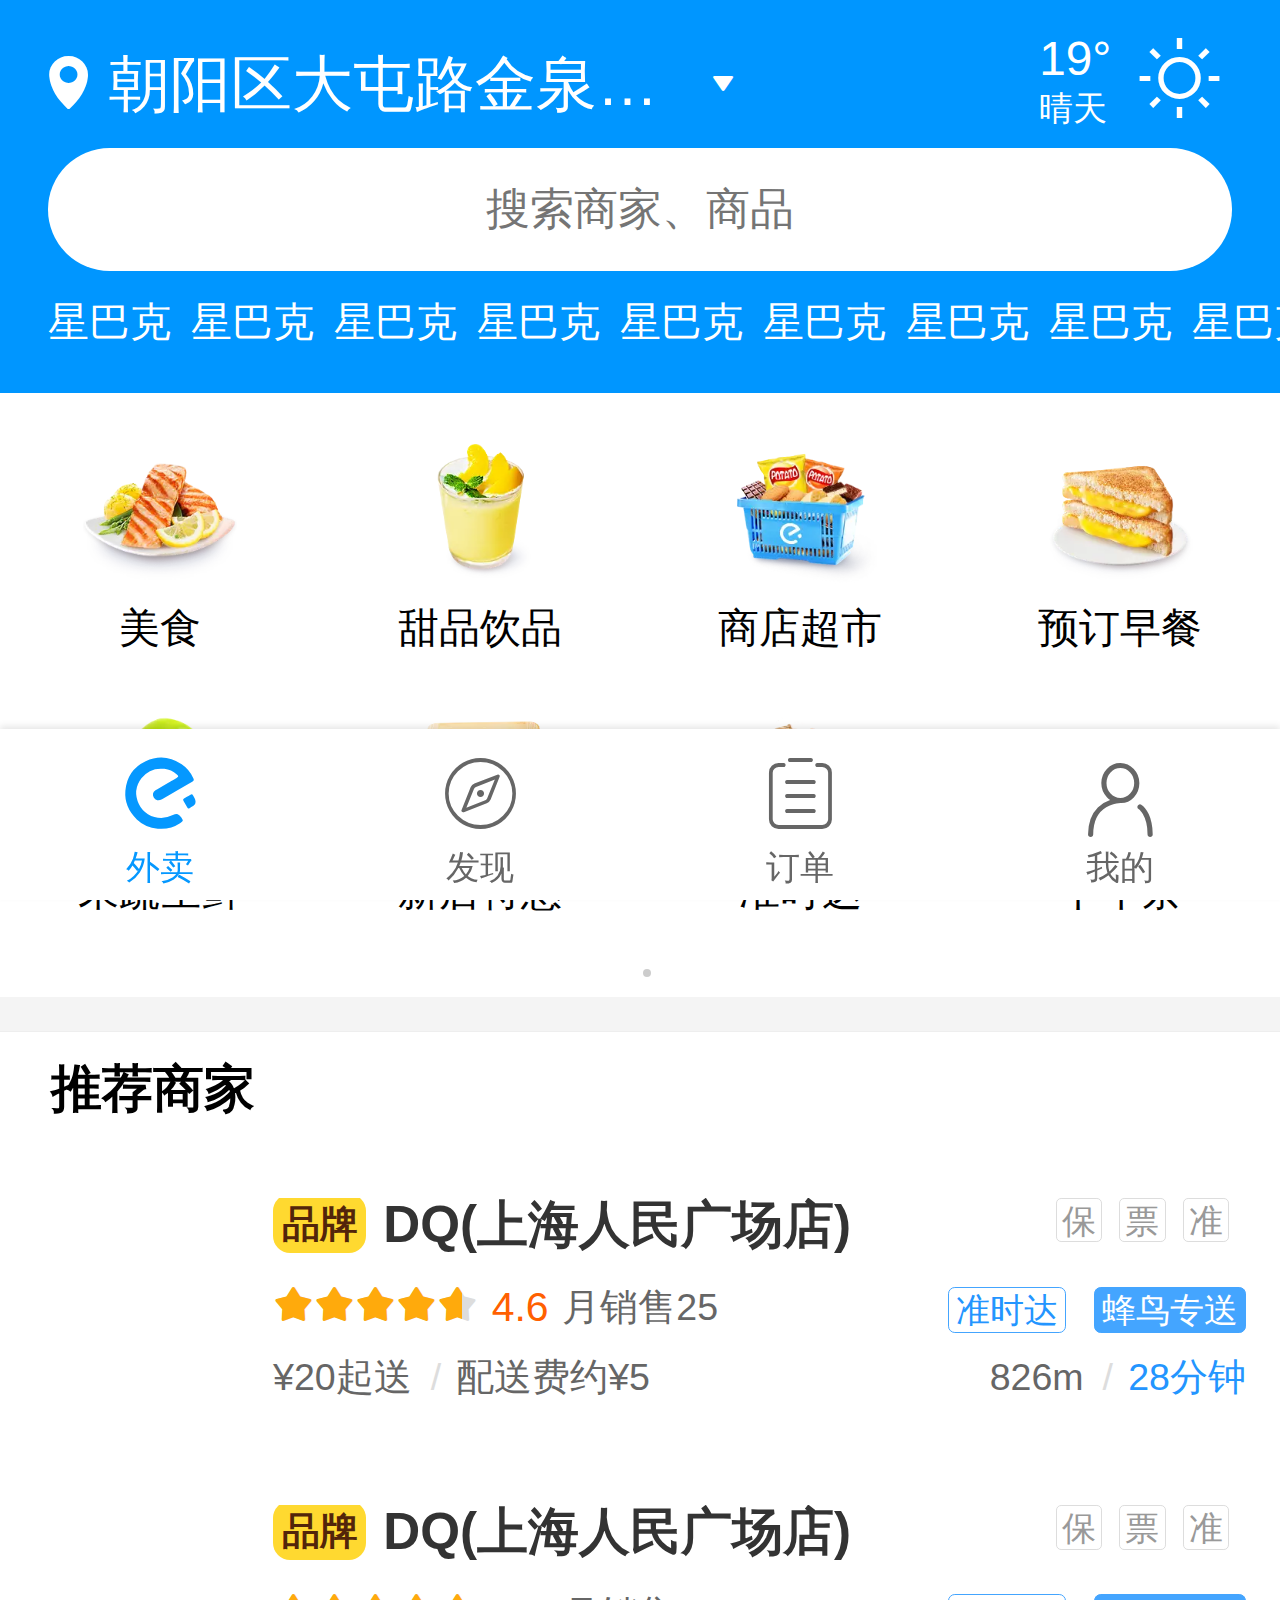
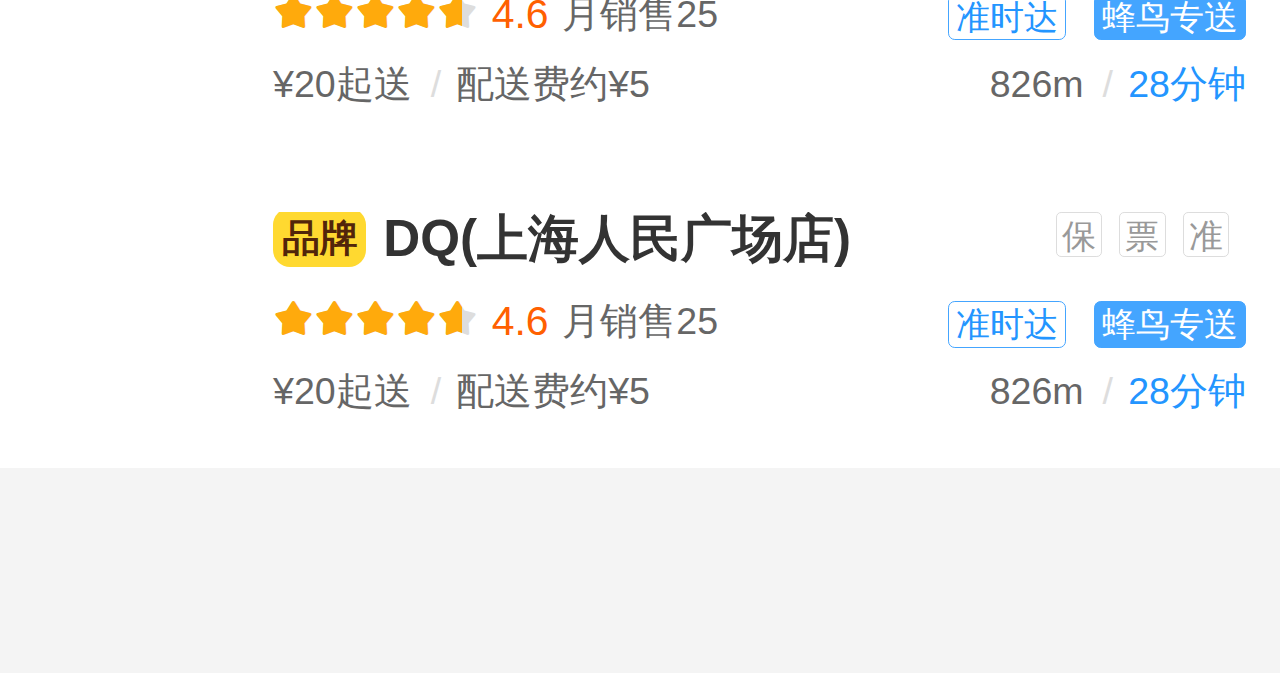
==== eleme/index.html @ 3a193e0b "eleme" ====
<!DOCTYPE html><html><head><meta charset=utf-8><meta name=viewport content="maximum-scale=1,minimum-scale=1,user-scalable=0,width=device-width,initial-scale=1"><meta name=format-detection content="telephone=no"><title>仿饿了么</title><link rel=stylesheet href=static/reset.css><link rel=stylesheet href=static/fonts/iconfont.css><script>document.documentElement.style.fontSize = document.documentElement.clientWidth / 7.5 + 'px';</script><link href=static/css/app.dcafe7eb4b59ad7cb1293632e64b7131.css rel=stylesheet></head><body><div id=app></div><script type=text/javascript src=static/js/manifest.b54ee1781c19cadcc3b7.js></script><script type=text/javascript src=static/js/vendor.de17aa454ffa3d644781.js></script><script type=text/javascript src=static/js/app.4047b7a425b166527e93.js></script></body></html>
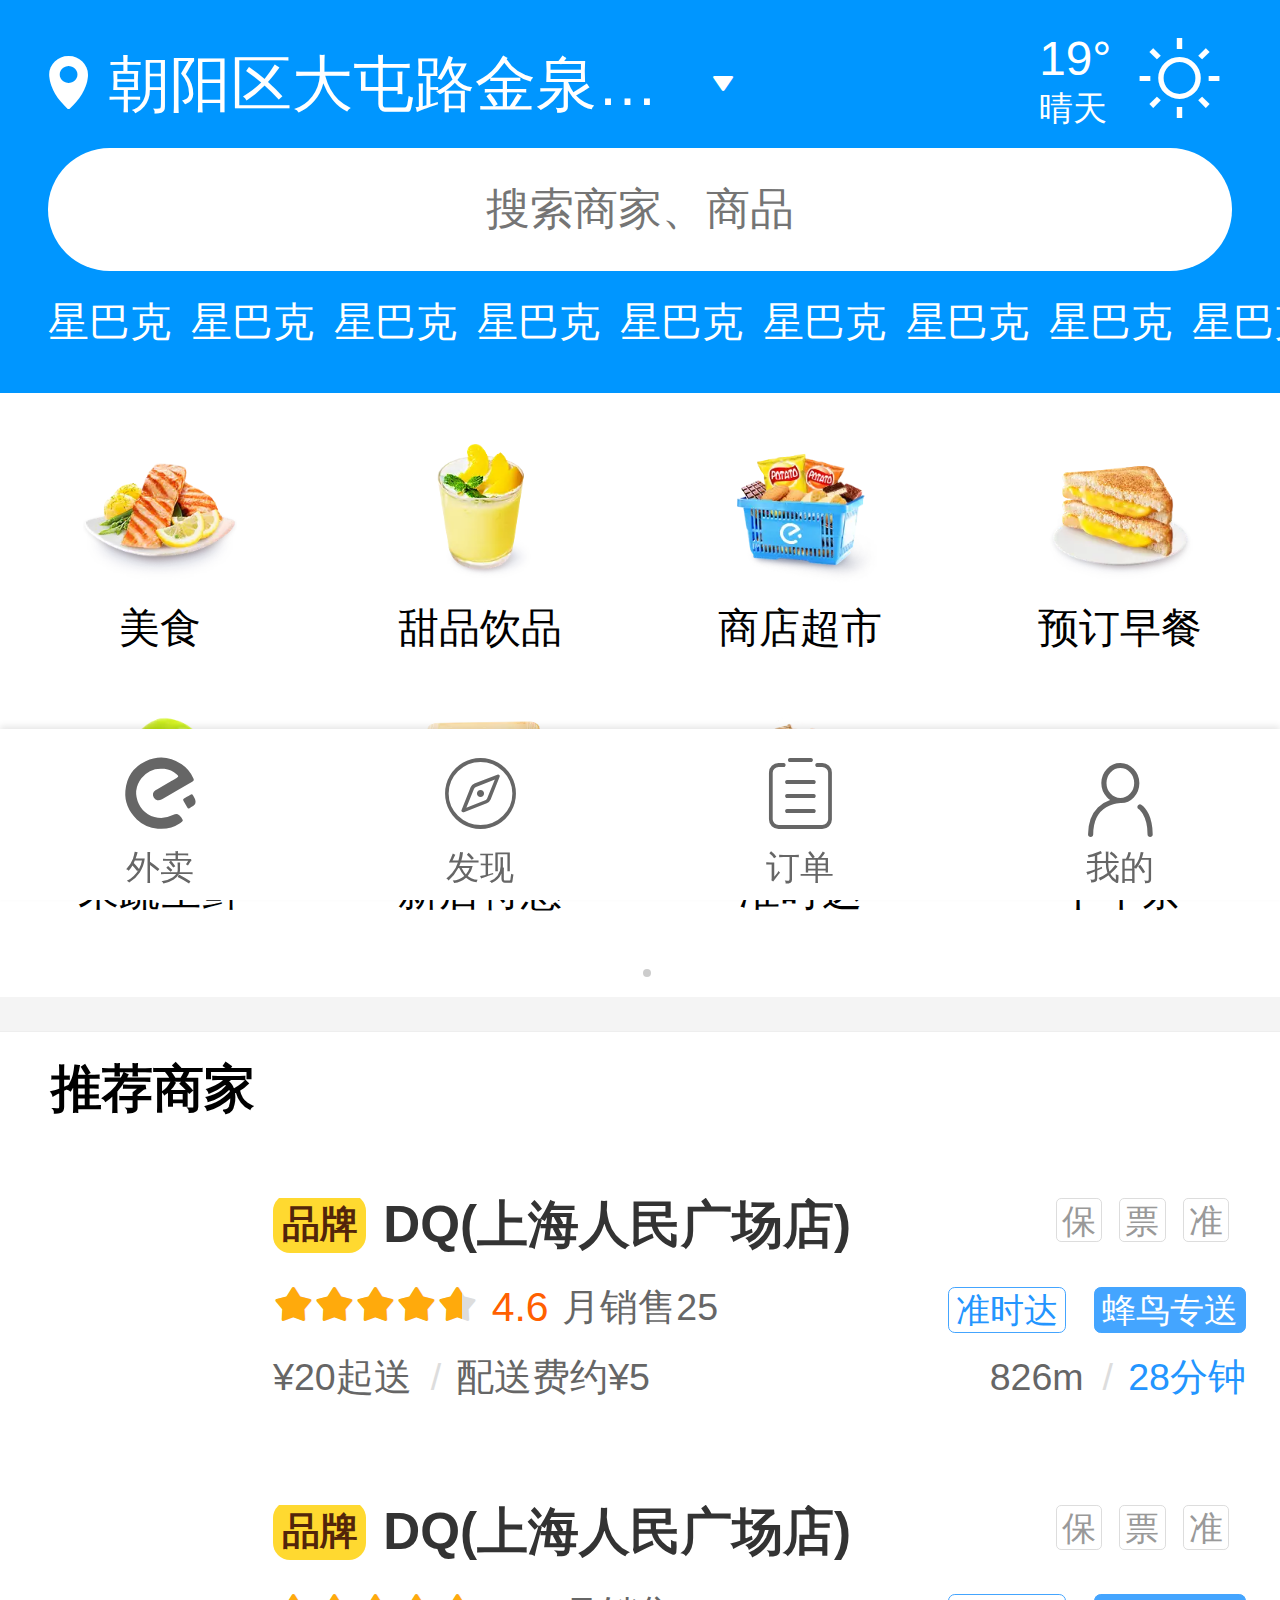
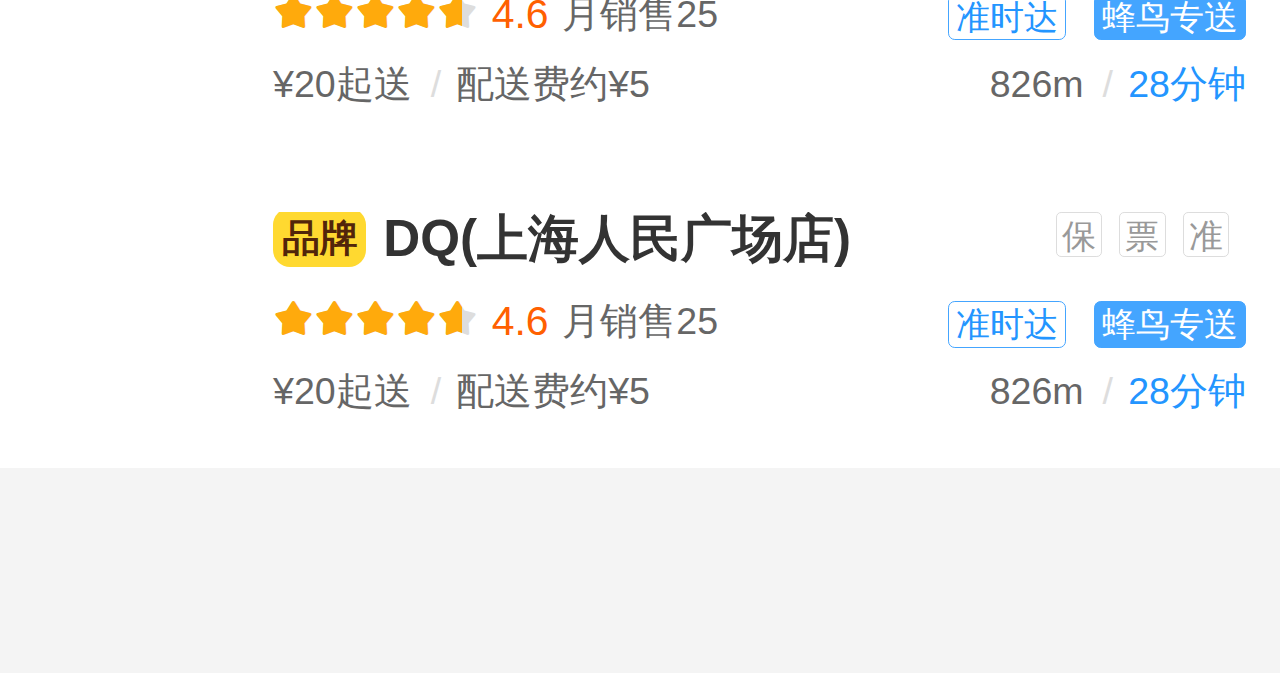
==== commit 2adf9c3a: "eleme router" ====
--- a/eleme/index.html
+++ b/eleme/index.html
@@ -1 +1 @@
-<!DOCTYPE html><html><head><meta charset=utf-8><meta name=viewport content="maximum-scale=1,minimum-scale=1,user-scalable=0,width=device-width,initial-scale=1"><meta name=format-detection content="telephone=no"><title>仿饿了么</title><link rel=stylesheet href=static/reset.css><link rel=stylesheet href=static/fonts/iconfont.css><script>document.documentElement.style.fontSize = document.documentElement.clientWidth / 7.5 + 'px';</script><link href=static/css/app.dcafe7eb4b59ad7cb1293632e64b7131.css rel=stylesheet></head><body><div id=app></div><script type=text/javascript src=static/js/manifest.b54ee1781c19cadcc3b7.js></script><script type=text/javascript src=static/js/vendor.de17aa454ffa3d644781.js></script><script type=text/javascript src=static/js/app.4047b7a425b166527e93.js></script></body></html>+<!DOCTYPE html><html><head><meta charset=utf-8><meta name=viewport content="maximum-scale=1,minimum-scale=1,user-scalable=0,width=device-width,initial-scale=1"><meta name=format-detection content="telephone=no"><title>仿饿了么</title><link rel=stylesheet href=static/reset.css><link rel=stylesheet href=static/fonts/iconfont.css><script>document.documentElement.style.fontSize = document.documentElement.clientWidth / 7.5 + 'px';</script><link href=static/css/app.f4384b66ffac2a6951a3c57f733f0851.css rel=stylesheet></head><body><div id=app></div><script type=text/javascript src=static/js/manifest.6b627d3612fdbc044799.js></script><script type=text/javascript src=static/js/vendor.149d341bd70c72e79c8d.js></script><script type=text/javascript src=static/js/app.df3939e9d86c5af66c93.js></script></body></html>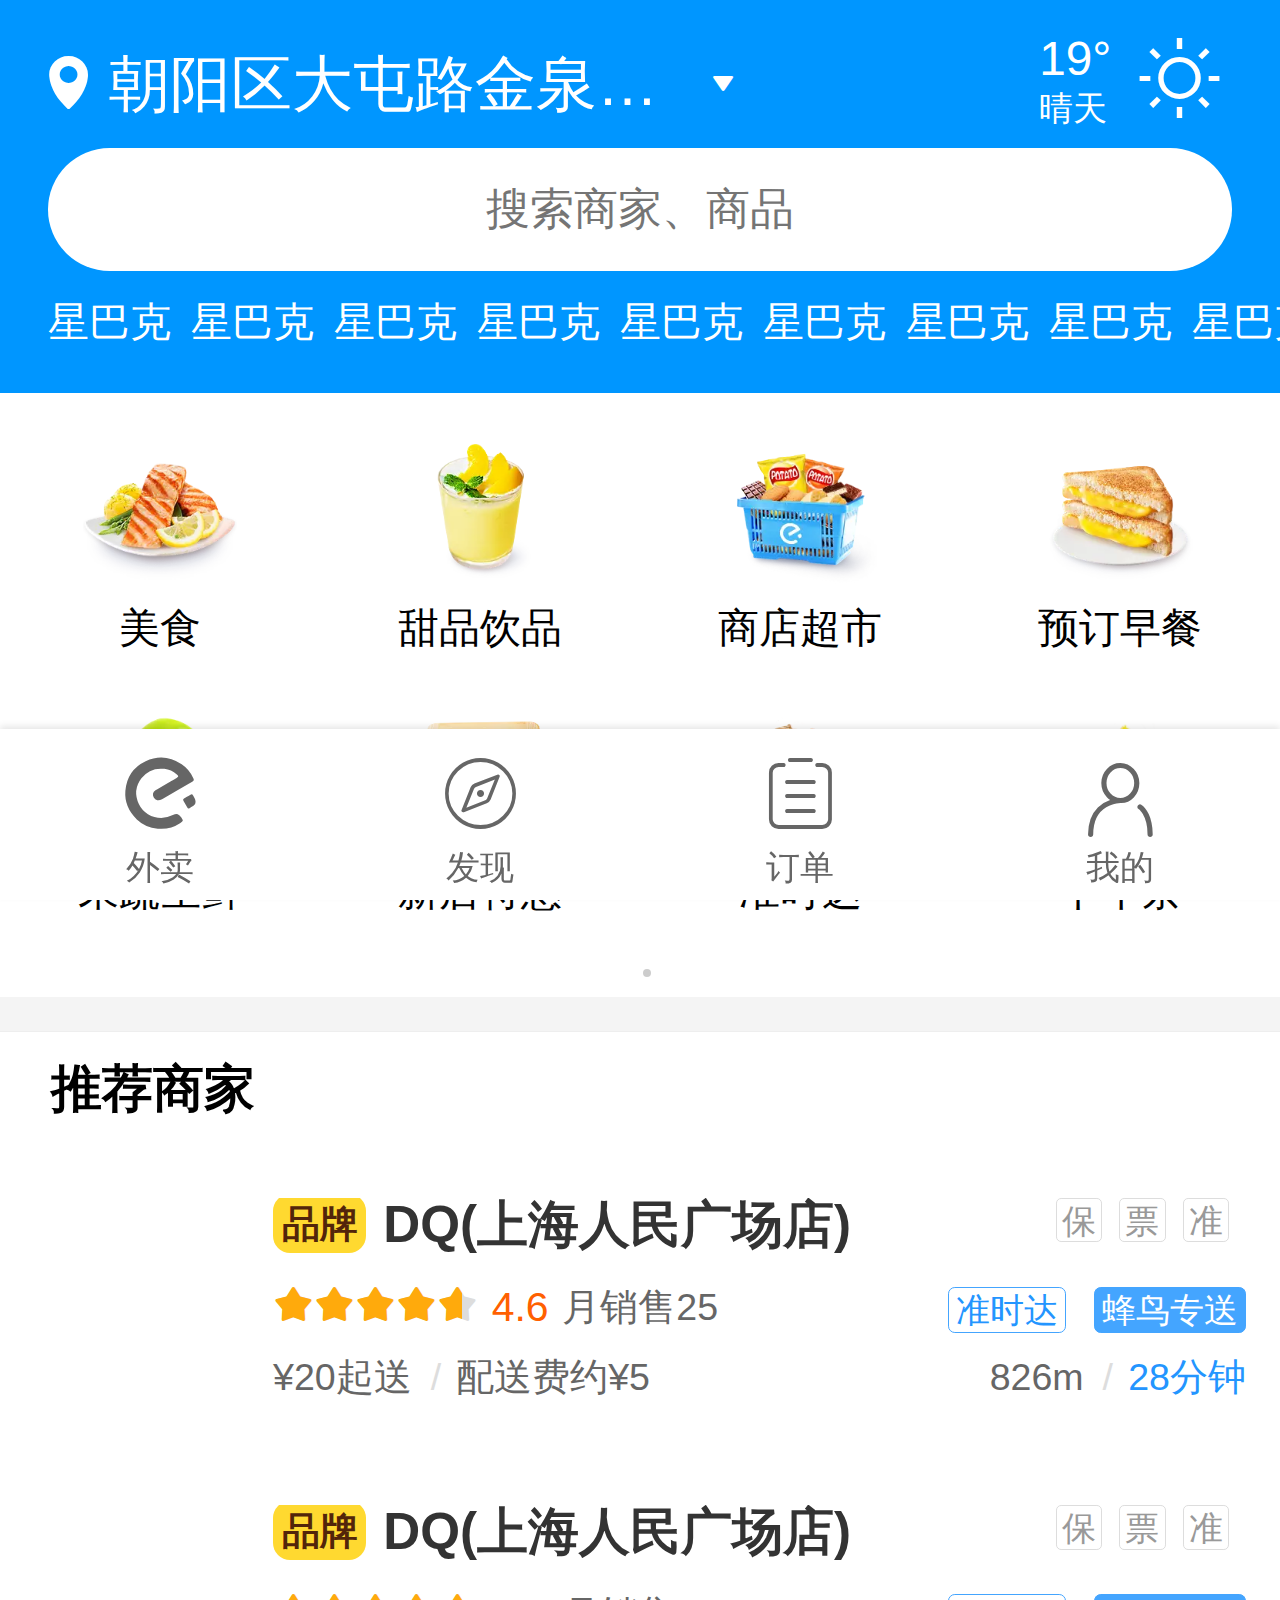
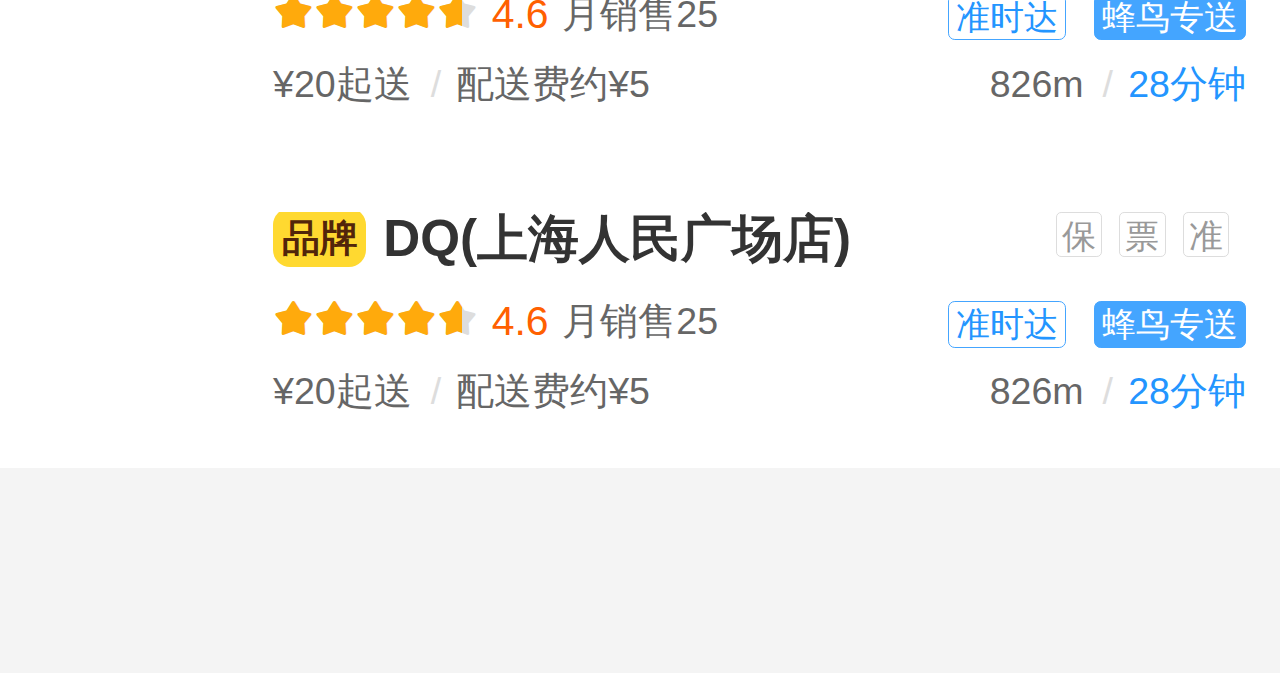
==== commit 4edb2bd4: "router history" ====
--- a/eleme/index.html
+++ b/eleme/index.html
@@ -1 +1 @@
-<!DOCTYPE html><html><head><meta charset=utf-8><meta name=viewport content="maximum-scale=1,minimum-scale=1,user-scalable=0,width=device-width,initial-scale=1"><meta name=format-detection content="telephone=no"><title>仿饿了么</title><link rel=stylesheet href=static/reset.css><link rel=stylesheet href=static/fonts/iconfont.css><script>document.documentElement.style.fontSize = document.documentElement.clientWidth / 7.5 + 'px';</script><link href=static/css/app.f4384b66ffac2a6951a3c57f733f0851.css rel=stylesheet></head><body><div id=app></div><script type=text/javascript src=static/js/manifest.6b627d3612fdbc044799.js></script><script type=text/javascript src=static/js/vendor.149d341bd70c72e79c8d.js></script><script type=text/javascript src=static/js/app.df3939e9d86c5af66c93.js></script></body></html>+<!DOCTYPE html><html><head><meta charset=utf-8><meta name=viewport content="maximum-scale=1,minimum-scale=1,user-scalable=0,width=device-width,initial-scale=1"><meta name=format-detection content="telephone=no"><title>仿饿了么</title><link rel=stylesheet href=static/reset.css><link rel=stylesheet href=static/fonts/iconfont.css><script>document.documentElement.style.fontSize = document.documentElement.clientWidth / 7.5 + 'px';</script><link href=static/css/app.f4384b66ffac2a6951a3c57f733f0851.css rel=stylesheet></head><body><div id=app></div><script type=text/javascript src=static/js/manifest.10080202d4b051d568a7.js></script><script type=text/javascript src=static/js/vendor.149d341bd70c72e79c8d.js></script><script type=text/javascript src=static/js/app.f1ba52cd06214583b192.js></script></body></html>